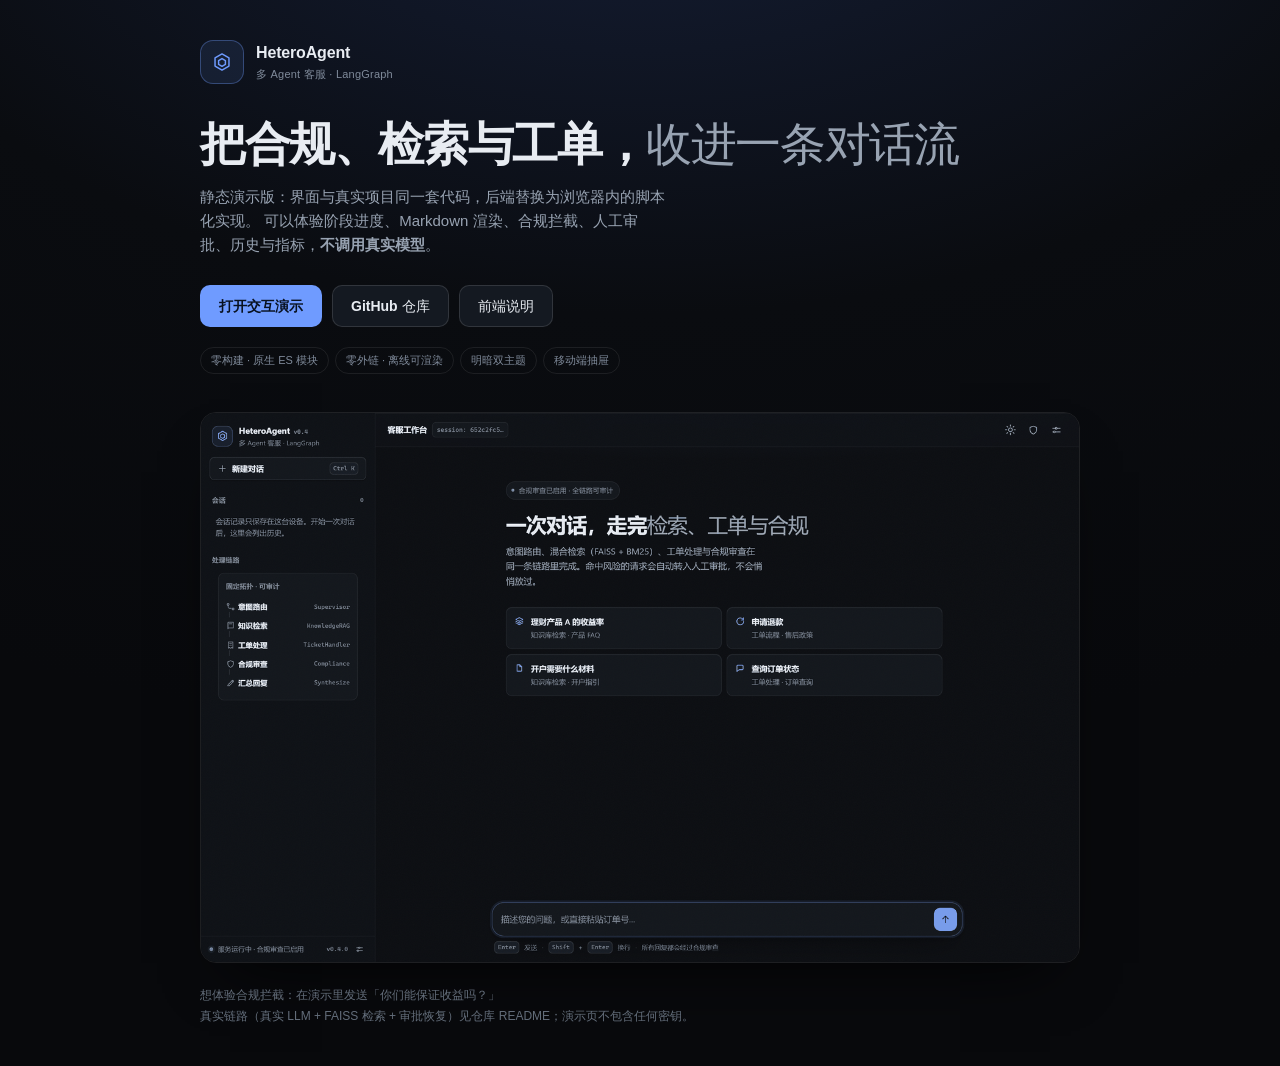
==== docs/index.html @ ca511542 "feat(demo): static GitHub Pages demo with in-browser mock backend - docs/demo: same UI as static/, a" ====
<!DOCTYPE html>
<html lang="zh-CN" data-theme="dark">
<head>
<meta charset="UTF-8">
<meta name="viewport" content="width=device-width, initial-scale=1">
<title>HeteroAgent · 交互演示</title>
<meta name="description" content="HeteroAgent 多 Agent 客服工作台的静态演示：流式阶段、合规拦截、人工审批、运行指标。">
<style>
  :root { color-scheme: dark; }
  * { box-sizing: border-box; margin: 0; }
  body {
    min-height: 100dvh;
    font-family: "Segoe UI Variable Text", "Segoe UI", -apple-system, "PingFang SC", "Microsoft YaHei UI", sans-serif;
    background: radial-gradient(120% 90% at 50% -20%, #16203a 0%, #0a0c10 55%, #08090c 100%);
    color: #e8ecf2;
    display: grid;
    place-items: center;
    padding: 40px 20px;
    line-height: 1.6;
  }
  main { width: 100%; max-width: 880px; }
  .brand { display: flex; align-items: center; gap: 12px; margin-bottom: 34px; }
  .mark {
    width: 44px; height: 44px; display: grid; place-items: center;
    border-radius: 13px; border: 1px solid rgba(111,155,255,.34);
    background: rgba(111,155,255,.1); color: #6f9bff;
  }
  .brand strong { font-size: 16px; letter-spacing: -.01em; }
  .brand span { display: block; font-size: 11px; color: #7f8a9a; letter-spacing: .02em; }
  h1 { font-size: clamp(30px, 4.4vw, 46px); line-height: 1.15; letter-spacing: -.03em; font-weight: 650; text-wrap: balance; }
  h1 em { font-style: normal; color: #98a3b2; font-weight: 500; }
  .lead { margin-top: 14px; color: #98a3b2; max-width: 56ch; font-size: 15px; }
  .actions { display: flex; flex-wrap: wrap; gap: 10px; margin-top: 28px; }
  .btn {
    display: inline-flex; align-items: center; gap: 8px;
    height: 42px; padding: 0 18px; border-radius: 10px;
    border: 1px solid rgba(255,255,255,.12);
    background: #141921; color: #e8ecf2;
    font-size: 14px; font-weight: 550; text-decoration: none;
    transition: background .2s, border-color .2s, transform .15s;
  }
  .btn:hover { background: #1b222c; border-color: rgba(255,255,255,.2); }
  .btn:active { transform: translateY(1px); }
  .btn.primary { background: #6f9bff; border-color: transparent; color: #081120; font-weight: 650; }
  .btn.primary:hover { background: #93b6ff; }
  .shot {
    margin-top: 38px; border: 1px solid rgba(255,255,255,.09); border-radius: 16px;
    overflow: hidden; box-shadow: 0 30px 60px -30px rgba(0,0,0,.9);
  }
  .shot img { display: block; width: 100%; height: auto; }
  .note { margin-top: 22px; font-size: 12px; color: #636d7a; line-height: 1.7; }
  .note code { font-family: ui-monospace, Consolas, monospace; color: #98a3b2; }
  .chips { display: flex; flex-wrap: wrap; gap: 6px; margin-top: 20px; }
  .chip { font-size: 11px; color: #7f8a9a; border: 1px solid rgba(255,255,255,.08); border-radius: 999px; padding: 4px 10px; }
</style>
</head>
<body>
<main>
  <div class="brand">
    <div class="mark" aria-hidden="true">
      <svg width="22" height="22" viewBox="0 0 24 24" fill="none" stroke="currentColor" stroke-width="1.6" stroke-linejoin="round">
        <path d="M12 3.2l7.6 4.4v8.8L12 20.8 4.4 16.4V7.6z"/>
        <path d="M12 8.3l3.7 2.1v4.2L12 16.7l-3.7-2.1v-4.2z"/>
      </svg>
    </div>
    <div>
      <strong>HeteroAgent</strong>
      <span>多 Agent 客服 · LangGraph</span>
    </div>
  </div>

  <h1>把合规、检索与工单，<em>收进一条对话流</em></h1>
  <p class="lead">
    静态演示版：界面与真实项目同一套代码，后端替换为浏览器内的脚本化实现。
    可以体验阶段进度、Markdown 渲染、合规拦截、人工审批、历史与指标，<strong>不调用真实模型</strong>。
  </p>

  <div class="actions">
    <a class="btn primary" href="./demo/">打开交互演示</a>
    <a class="btn" href="https://github.com/LC-di-yan/HeteroAgent">GitHub 仓库</a>
    <a class="btn" href="https://github.com/LC-di-yan/HeteroAgent/blob/main/docs/FRONTEND.md">前端说明</a>
  </div>

  <div class="chips">
    <span class="chip">零构建 · 原生 ES 模块</span>
    <span class="chip">零外链 · 离线可渲染</span>
    <span class="chip">明暗双主题</span>
    <span class="chip">移动端抽屉</span>
  </div>

  <figure class="shot">
    <img src="./screenshots/frontend-home-dark.png" alt="HeteroAgent 工作台暗色界面">
  </figure>

  <p class="note">
    想体验合规拦截：在演示里发送「你们能保证收益吗？」<br>
    真实链路（真实 LLM + FAISS 检索 + 审批恢复）见仓库 README；演示页不包含任何密钥。
  </p>
</main>
</body>
</html>
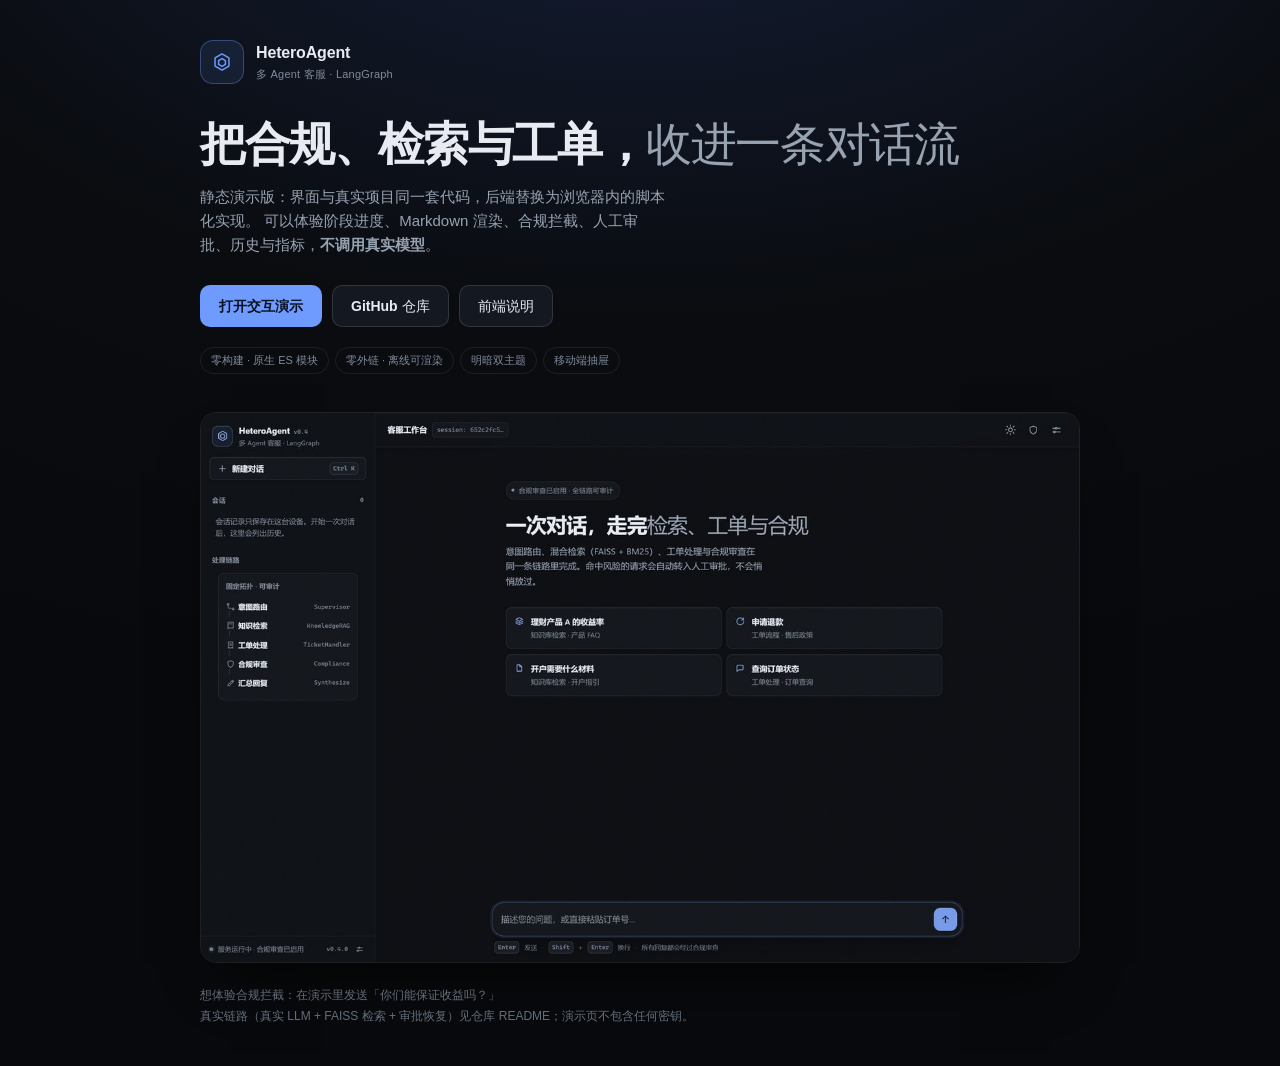
==== commit ff9e2f64: "chore: shrink repo footprint (screenshots to compact JPEG) - docs/screenshots: PNG (4.1 MB) -> JPEG " ====
--- a/docs/index.html
+++ b/docs/index.html
@@ -5,6 +5,7 @@
 <meta name="viewport" content="width=device-width, initial-scale=1">
 <title>HeteroAgent · 交互演示</title>
 <meta name="description" content="HeteroAgent 多 Agent 客服工作台的静态演示：流式阶段、合规拦截、人工审批、运行指标。">
+<link rel="icon" href="./demo/assets/favicon.svg" type="image/svg+xml">
 <style>
   :root { color-scheme: dark; }
   * { box-sizing: border-box; margin: 0; }
@@ -89,7 +90,7 @@
   </div>
 
   <figure class="shot">
-    <img src="./screenshots/frontend-home-dark.png" alt="HeteroAgent 工作台暗色界面">
+    <img src="./screenshots/frontend-home-dark.jpg" alt="HeteroAgent 工作台暗色界面">
   </figure>
 
   <p class="note">
